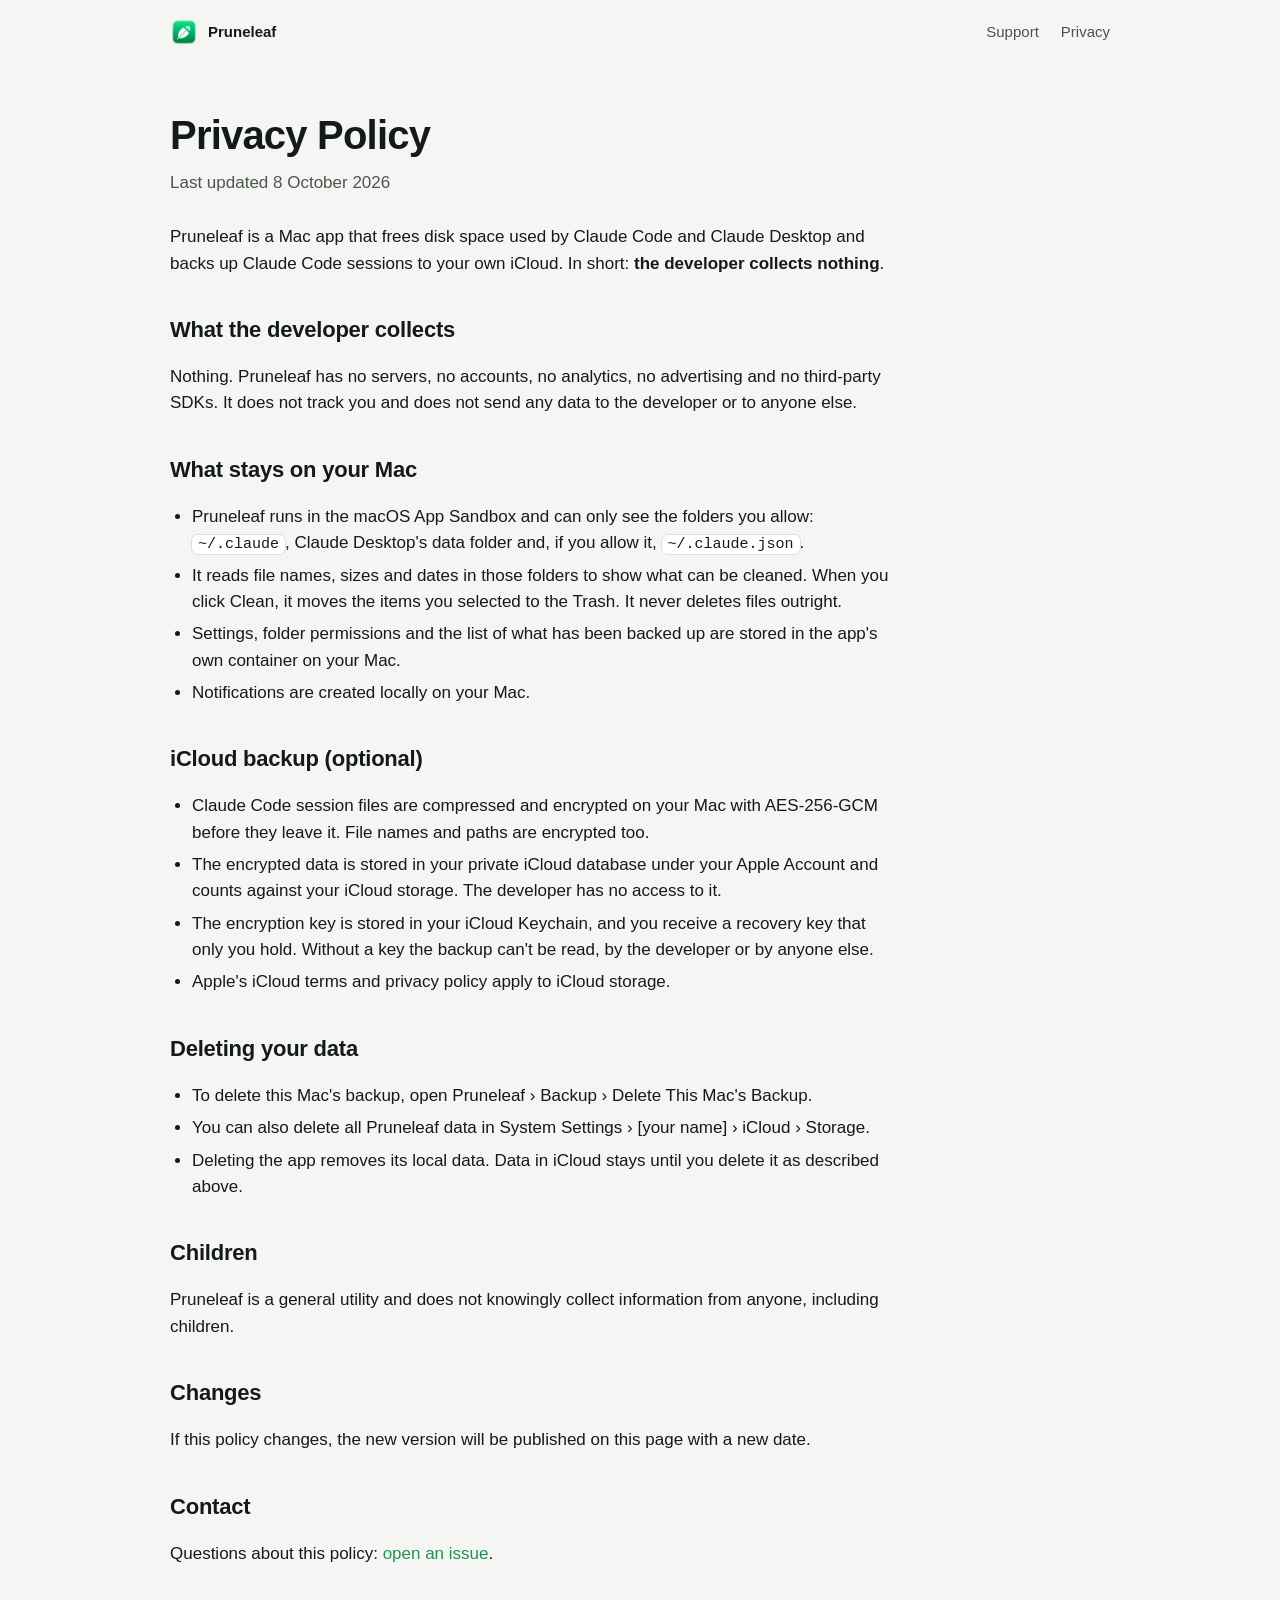
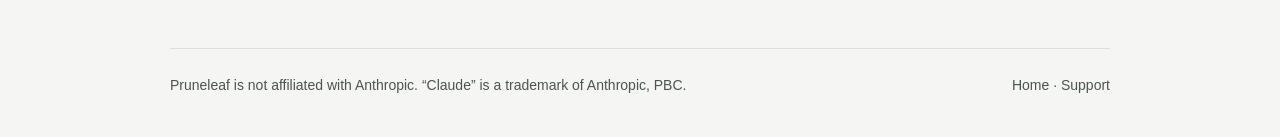
==== privacy.html @ 9a33c1ab "feat(site): add landing, privacy and support pages" ====
<!doctype html>
<html lang="en">
<head>
  <meta charset="utf-8">
  <meta name="viewport" content="width=device-width, initial-scale=1">
  <title>Pruneleaf Privacy Policy</title>
  <link rel="icon" href="images/icon.png">
  <link rel="stylesheet" href="style.css">
</head>
<body>
  <div class="wrap">
    <nav>
      <a class="brand" href="./"><img src="images/icon.png" alt="">Pruneleaf</a>
      <div class="links"><a href="support.html">Support</a><a href="privacy.html">Privacy</a></div>
    </nav>

    <main class="doc">
      <h1>Privacy Policy</h1>
      <p class="updated">Last updated 8 October 2026</p>

      <p>Pruneleaf is a Mac app that frees disk space used by Claude Code and Claude Desktop and backs up Claude Code sessions to your own iCloud. In short: <strong>the developer collects nothing</strong>.</p>

      <h2>What the developer collects</h2>
      <p>Nothing. Pruneleaf has no servers, no accounts, no analytics, no advertising and no third-party SDKs. It does not track you and does not send any data to the developer or to anyone else.</p>

      <h2>What stays on your Mac</h2>
      <ul>
        <li>Pruneleaf runs in the macOS App Sandbox and can only see the folders you allow: <code>~/.claude</code>, Claude Desktop's data folder and, if you allow it, <code>~/.claude.json</code>.</li>
        <li>It reads file names, sizes and dates in those folders to show what can be cleaned. When you click Clean, it moves the items you selected to the Trash. It never deletes files outright.</li>
        <li>Settings, folder permissions and the list of what has been backed up are stored in the app's own container on your Mac.</li>
        <li>Notifications are created locally on your Mac.</li>
      </ul>

      <h2>iCloud backup (optional)</h2>
      <ul>
        <li>Claude Code session files are compressed and encrypted on your Mac with AES-256-GCM before they leave it. File names and paths are encrypted too.</li>
        <li>The encrypted data is stored in your private iCloud database under your Apple Account and counts against your iCloud storage. The developer has no access to it.</li>
        <li>The encryption key is stored in your iCloud Keychain, and you receive a recovery key that only you hold. Without a key the backup can't be read, by the developer or by anyone else.</li>
        <li>Apple's iCloud terms and privacy policy apply to iCloud storage.</li>
      </ul>

      <h2>Deleting your data</h2>
      <ul>
        <li>To delete this Mac's backup, open Pruneleaf › Backup › Delete This Mac's Backup.</li>
        <li>You can also delete all Pruneleaf data in System Settings › [your name] › iCloud › Storage.</li>
        <li>Deleting the app removes its local data. Data in iCloud stays until you delete it as described above.</li>
      </ul>

      <h2>Children</h2>
      <p>Pruneleaf is a general utility and does not knowingly collect information from anyone, including children.</p>

      <h2>Changes</h2>
      <p>If this policy changes, the new version will be published on this page with a new date.</p>

      <h2>Contact</h2>
      <p>Questions about this policy: <a href="https://github.com/salih-g/pruneleaf-site/issues/new">open an issue</a>.</p>
    </main>

    <footer>
      <span>Pruneleaf is not affiliated with Anthropic. “Claude” is a trademark of Anthropic, PBC.</span>
      <span><a href="./">Home</a> · <a href="support.html">Support</a></span>
    </footer>
  </div>
</body>
</html>
---- style.css ----
:root {
  --bg: #F5F6F3;
  --surface: #FFFFFF;
  --ink: #141A16;
  --ink-2: #4A554D;
  --line: rgba(20, 26, 22, 0.10);
  --accent: #1E9455;
  color-scheme: light dark;
}

@media (prefers-color-scheme: dark) {
  :root {
    --bg: #0F1311;
    --surface: #1A1F1C;
    --ink: #EEF2EF;
    --ink-2: #A5B0A8;
    --line: rgba(238, 242, 239, 0.12);
    --accent: #3CBE72;
  }
}

* { box-sizing: border-box; }

body {
  margin: 0;
  background: var(--bg);
  color: var(--ink);
  font: 17px/1.55 -apple-system, BlinkMacSystemFont, "SF Pro Text", "Helvetica Neue", sans-serif;
  -webkit-font-smoothing: antialiased;
}

a { color: var(--accent); text-decoration: none; }
a:hover { text-decoration: underline; }

.wrap { max-width: 980px; margin: 0 auto; padding: 0 20px; }

nav {
  display: flex; align-items: center; justify-content: space-between;
  padding: 18px 0; font-size: 15px;
}
nav .brand { display: flex; align-items: center; gap: 10px; color: var(--ink); font-weight: 600; }
nav .brand img { width: 28px; height: 28px; }
nav .links { display: flex; gap: 22px; }
nav .links a { color: var(--ink-2); }

.hero { text-align: center; padding: 56px 0 36px; }
.hero img.icon { width: 120px; height: 120px; }
.hero h1 { margin: 18px 0 8px; font-size: clamp(40px, 7vw, 64px); line-height: 1.04; letter-spacing: -0.03em; }
.hero p { margin: 0 auto; max-width: 620px; font-size: 21px; color: var(--ink-2); }
.pill {
  display: inline-block; margin-top: 22px; padding: 7px 16px; border-radius: 999px;
  background: var(--surface); box-shadow: 0 0 0 1px var(--line); font-size: 14px; font-weight: 600;
}
.pill small { font-weight: 400; color: var(--ink-2); }

.shot {
  display: block; width: 100%; max-width: 900px; margin: 28px auto 0;
  border-radius: 18px; box-shadow: 0 30px 80px rgba(0, 0, 0, 0.18), 0 0 0 1px var(--line);
}

.features {
  display: grid; grid-template-columns: repeat(auto-fit, minmax(260px, 1fr));
  gap: 18px; padding: 64px 0;
}
.card { background: var(--surface); border-radius: 20px; padding: 26px; box-shadow: 0 0 0 1px var(--line); }
.card h2 { margin: 0 0 8px; font-size: 20px; letter-spacing: -0.01em; }
.card p { margin: 0; color: var(--ink-2); font-size: 16px; }

.doc { max-width: 720px; padding: 28px 0 64px; }
.doc h1 { font-size: 40px; letter-spacing: -0.02em; margin: 12px 0 4px; }
.doc .updated { color: var(--ink-2); margin: 0 0 28px; }
.doc h2 { font-size: 22px; margin: 36px 0 8px; letter-spacing: -0.01em; }
.doc p, .doc li { color: var(--ink); }
.doc ul { padding-left: 22px; }
.doc li { margin: 6px 0; }
.doc code { font: 15px ui-monospace, "SF Mono", Menlo, monospace; background: var(--surface); padding: 1px 6px; border-radius: 6px; box-shadow: 0 0 0 1px var(--line); }

details { background: var(--surface); border-radius: 16px; padding: 16px 20px; margin: 12px 0; box-shadow: 0 0 0 1px var(--line); }
details summary { cursor: pointer; font-weight: 600; }
details p { margin: 10px 0 0; color: var(--ink-2); }

.button {
  display: inline-block; padding: 10px 18px; border-radius: 999px; background: var(--accent);
  color: #FFFFFF; font-weight: 600;
}
.button:hover { text-decoration: none; filter: brightness(1.05); }

footer {
  border-top: 1px solid var(--line); padding: 26px 0 40px; font-size: 14px; color: var(--ink-2);
  display: flex; flex-wrap: wrap; gap: 10px 24px; justify-content: space-between;
}
footer a { color: var(--ink-2); }
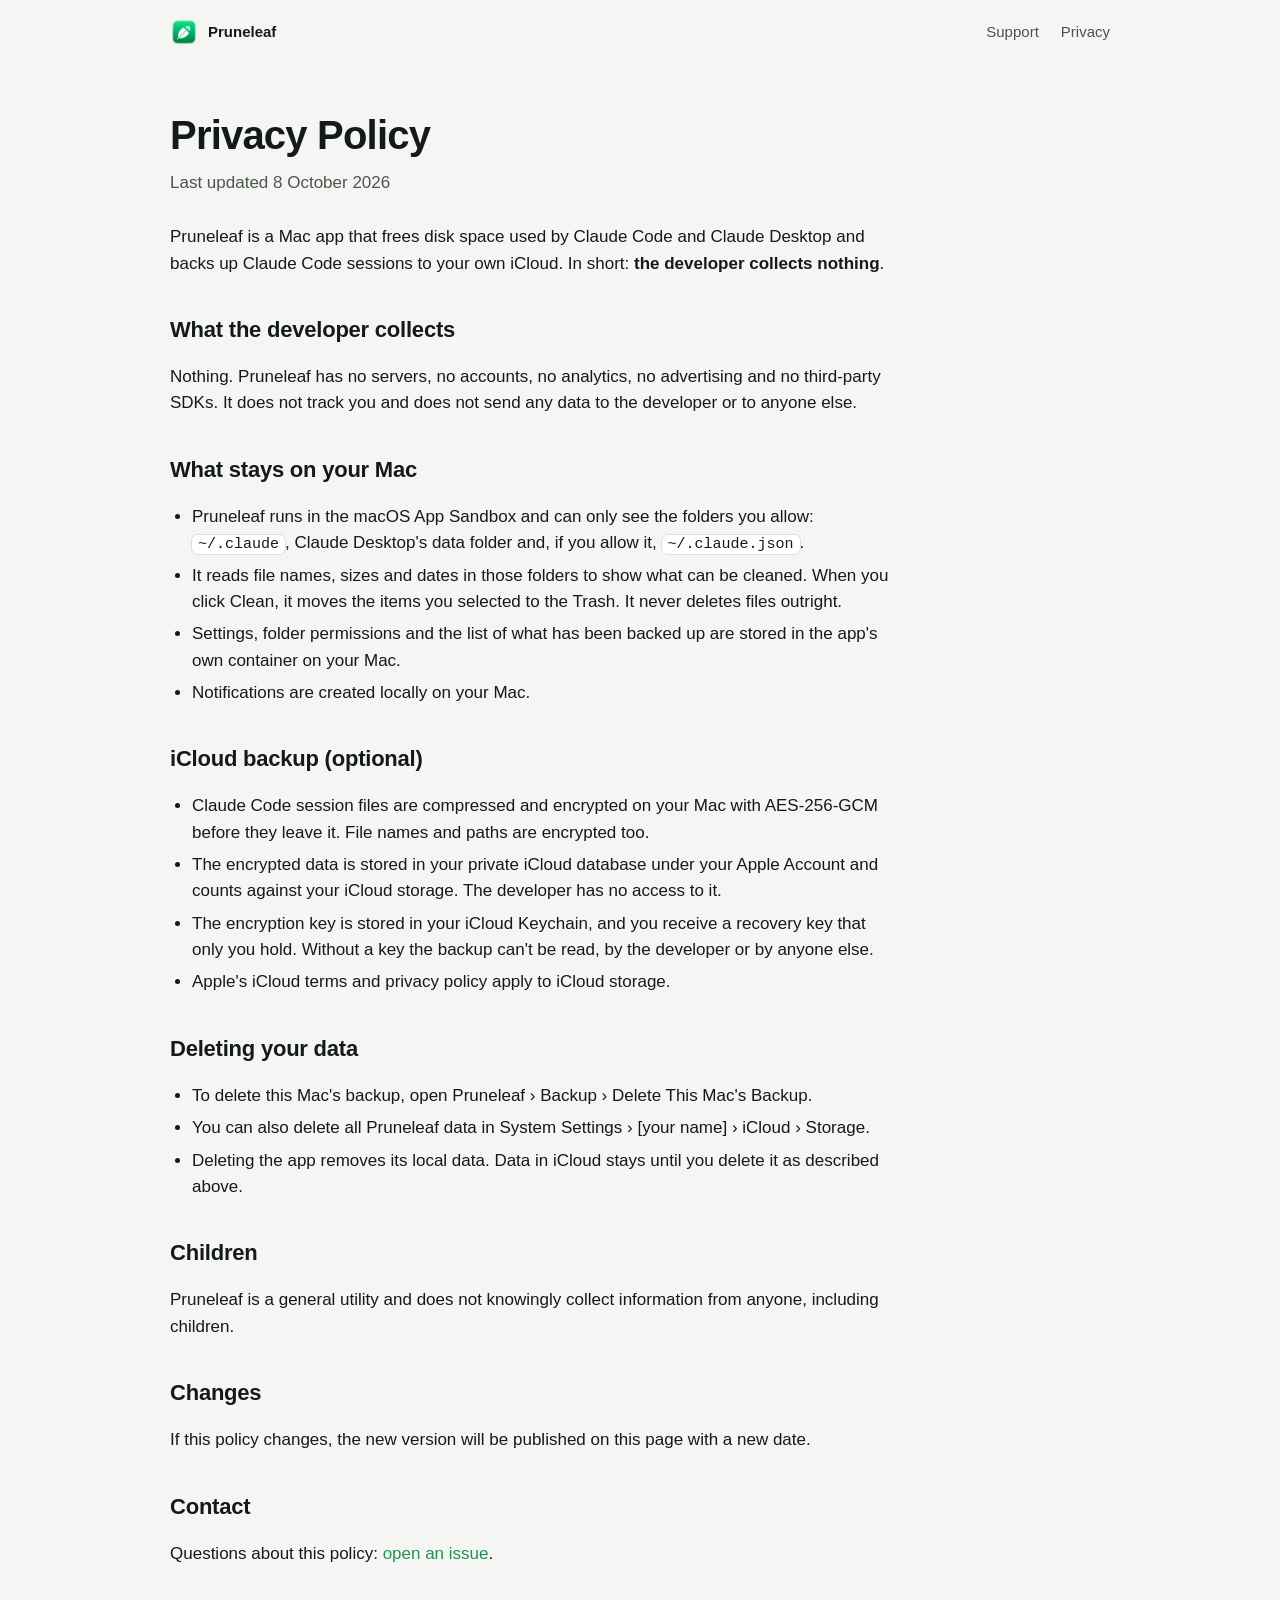
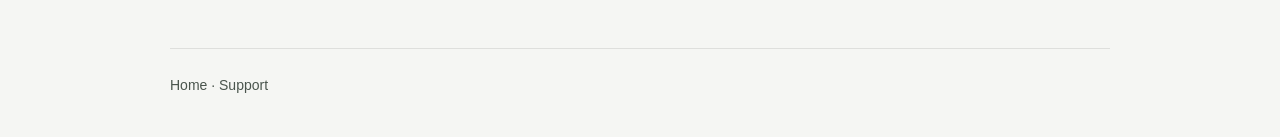
==== commit 48974f6f: "chore(site): remove third-party company mentions" ====
--- a/privacy.html
+++ b/privacy.html
@@ -57,7 +57,6 @@
     </main>
 
     <footer>
-      <span>Pruneleaf is not affiliated with Anthropic. “Claude” is a trademark of Anthropic, PBC.</span>
       <span><a href="./">Home</a> · <a href="support.html">Support</a></span>
     </footer>
   </div>
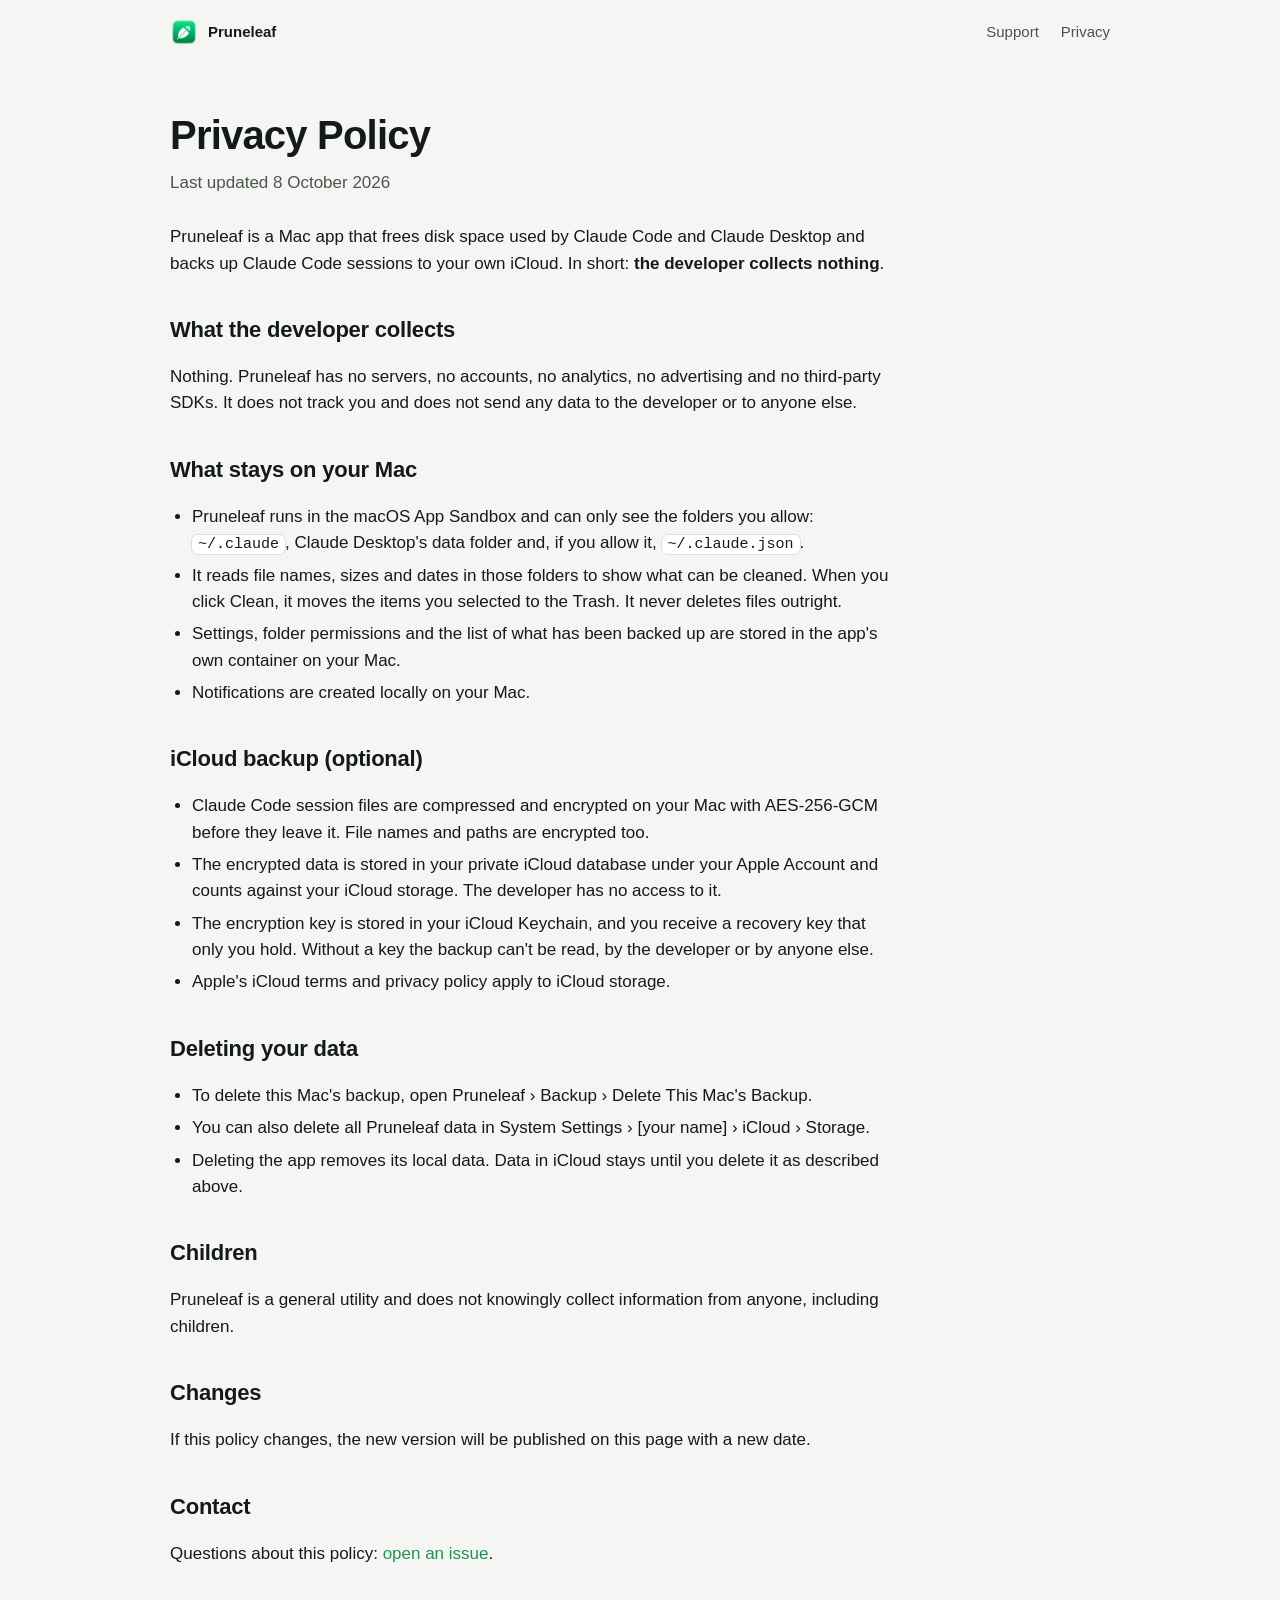
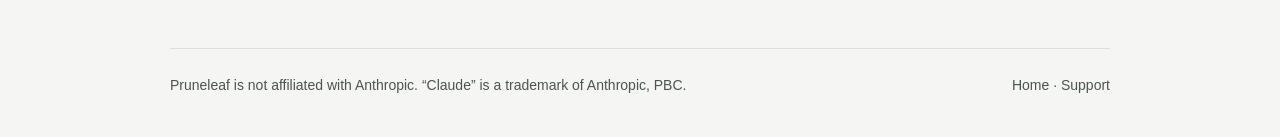
==== commit 175ea964: "fix(site): restore Anthropic non-affiliation notice" ====
--- a/privacy.html
+++ b/privacy.html
@@ -57,6 +57,7 @@
     </main>
 
     <footer>
+      <span>Pruneleaf is not affiliated with Anthropic. “Claude” is a trademark of Anthropic, PBC.</span>
       <span><a href="./">Home</a> · <a href="support.html">Support</a></span>
     </footer>
   </div>
